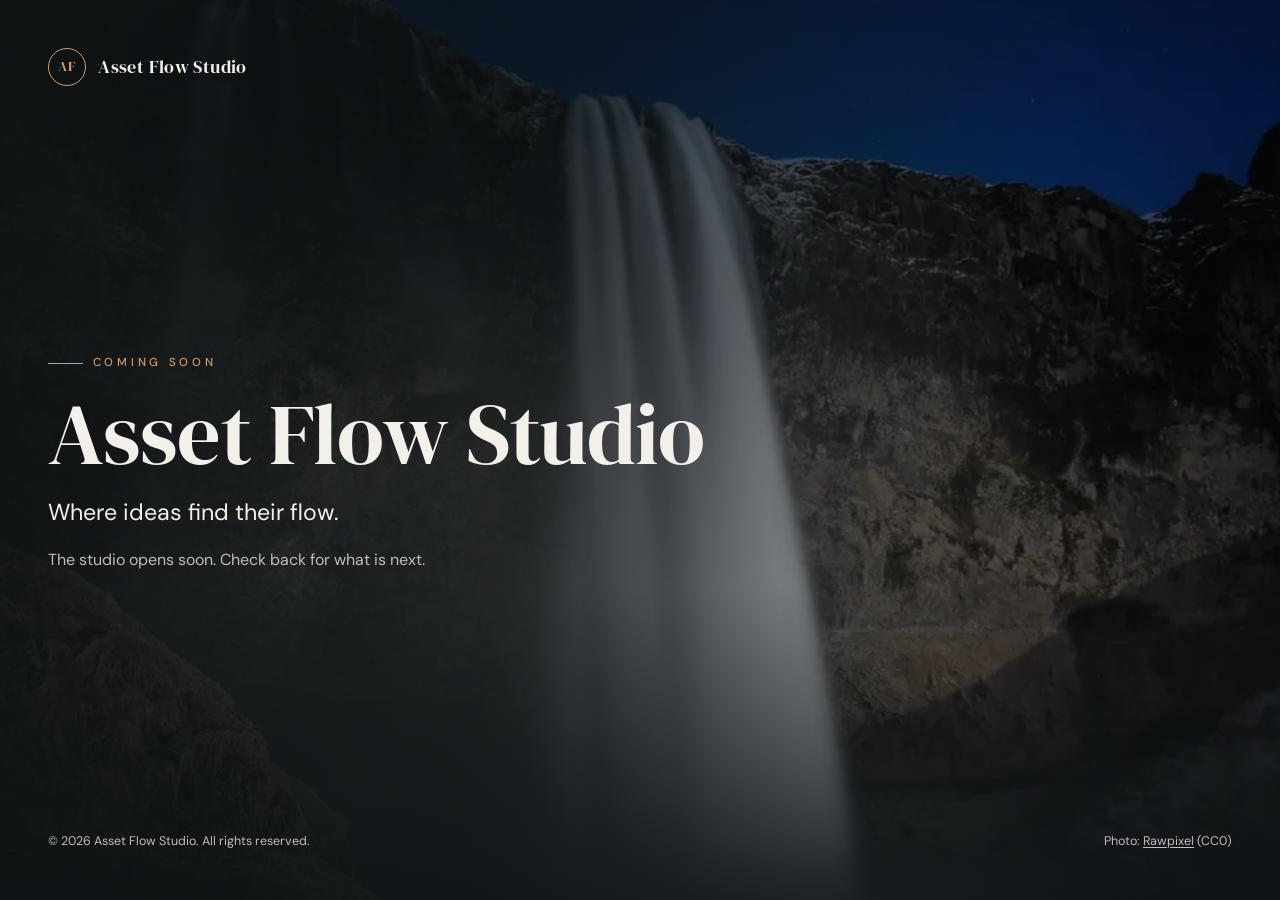
==== index.html @ 11fdcf03 "Coming-soon page for assetflowstudio.com" ====
<!doctype html>
<html lang="en">
<head>
<meta charset="utf-8">
<meta name="viewport" content="width=device-width, initial-scale=1">
<title>Asset Flow Studio | Coming soon</title>
<meta name="description" content="Asset Flow Studio: Where ideas find their flow. Coming soon.">
<link rel="canonical" href="https://assetflowstudio.com/">
<meta name="theme-color" content="#0e1315">
<meta property="og:type" content="website">
<meta property="og:site_name" content="Asset Flow Studio">
<meta property="og:title" content="Asset Flow Studio | Coming soon">
<meta property="og:description" content="Asset Flow Studio: Where ideas find their flow. Coming soon.">
<meta property="og:url" content="https://assetflowstudio.com/">
<meta property="og:image" content="https://assetflowstudio.com/img/og-image.jpg">
<meta property="og:image:width" content="1200">
<meta property="og:image:height" content="630">
<meta name="twitter:card" content="summary_large_image">
<meta name="twitter:title" content="Asset Flow Studio | Coming soon">
<meta name="twitter:description" content="Asset Flow Studio: Where ideas find their flow. Coming soon.">
<meta name="twitter:image" content="https://assetflowstudio.com/img/og-image.jpg">
<link rel="icon" href="favicon.svg" type="image/svg+xml">
<link rel="icon" href="favicon-32.png" sizes="32x32" type="image/png">
<link rel="apple-touch-icon" href="apple-touch-icon.png">
<link rel="preconnect" href="https://fonts.googleapis.com">
<link rel="preconnect" href="https://fonts.gstatic.com" crossorigin>
<link rel="stylesheet" href="https://fonts.googleapis.com/css2?family=DM+Serif+Display:wght@400&family=DM+Sans:wght@400;500&display=swap">
<link rel="stylesheet" href="styles.css">
</head>
<body>
<div class="hero">
<picture>
  <source type="image/webp" srcset="img/hero-sm.webp 720w, img/hero.webp 1024w" sizes="(max-width:860px) 100vw, 100vw">
  <img src="img/hero.jpg" srcset="img/hero-sm.jpg 720w, img/hero.jpg 1024w" sizes="(max-width:860px) 100vw, 100vw" alt="Long-exposure waterfall flowing over a dark cliff" width="1024" height="683" fetchpriority="high" decoding="async">
</picture>
<header><a class="brand reveal" href="/" aria-label="Asset Flow Studio home"><span class="mark" aria-hidden="true">AF</span><span>Asset Flow Studio</span></a></header>
<main>
  <div class="reveal d2"><span class="eyebrow">Coming soon</span></div>
  <h1 class="reveal d2">Asset Flow Studio</h1>
  <p class="tagline reveal d3">Where ideas find their flow.</p>
  <p class="sub reveal d3">The studio opens soon. Check back for what is next.</p>
  
</main>
<footer><span>&copy; 2026 Asset Flow Studio. All rights reserved.</span><span>Photo: <a href="https://www.rawpixel.com/image/3288614/free-photo-image-blur-background-cc0-cliff" rel="noopener" target="_blank">Rawpixel</a> (CC0)</span></footer>
</div>
</body>
</html>
---- styles.css ----
:root{--bg:#0e1315;--ink:#f3efe9;--muted:#c3bdb4;--accent:#d39a6a;--hf:'DM Serif Display',Georgia,serif;--bf:'DM Sans',system-ui,-apple-system,'Segoe UI',Roboto,sans-serif}
*{box-sizing:border-box;margin:0;padding:0}
html,body{height:100%}
body{background:var(--bg);color:var(--ink);font-family:var(--bf);line-height:1.6;-webkit-font-smoothing:antialiased;text-rendering:optimizeLegibility}
a{color:inherit}
.brand{display:flex;align-items:center;gap:.75rem;font-family:var(--hf);font-weight:400;font-size:1.15rem;letter-spacing:.02em;text-decoration:none}
.mark{display:inline-grid;place-items:center;width:2.4rem;height:2.4rem;border:1px solid var(--accent);border-radius:50%;font-size:.85rem;letter-spacing:.04em;color:var(--accent);font-family:var(--hf)}
.eyebrow{display:inline-flex;align-items:center;gap:.6rem;text-transform:uppercase;letter-spacing:.32em;font-size:.72rem;font-weight:500;color:var(--accent)}
.eyebrow::before{content:"";width:2.2rem;height:1px;background:var(--accent)}
h1{font-family:var(--hf);font-weight:400;font-size:clamp(2.6rem,7vw,5.4rem);line-height:1.02;letter-spacing:-.01em;margin:1.1rem 0 1rem}
.tagline{font-size:clamp(1.1rem,2.2vw,1.45rem);color:var(--ink);opacity:.92;max-width:34ch}
.sub{margin-top:1rem;color:var(--muted);max-width:42ch}
.cta{display:inline-block;margin-top:2rem;padding:.85rem 1.6rem;border:1px solid var(--accent);border-radius:999px;text-decoration:none;font-weight:500;letter-spacing:.04em;transition:background .25s,color .25s}
.cta:hover,.cta:focus-visible{background:var(--accent);color:var(--bg);outline:none}
footer{font-size:.78rem;color:var(--muted);display:flex;flex-wrap:wrap;gap:.4rem 1.4rem;justify-content:space-between}
footer a{text-decoration:underline;text-underline-offset:2px}
.reveal{animation:rise 1s cubic-bezier(.2,.7,.2,1) both}
.reveal.d2{animation-delay:.15s}.reveal.d3{animation-delay:.3s}.reveal.d4{animation-delay:.45s}
@keyframes rise{from{opacity:0;transform:translateY(14px)}to{opacity:1;transform:none}}
@media (prefers-reduced-motion:reduce){.reveal{animation:none}}

.hero{position:relative;min-height:100vh;min-height:100svh;display:grid;grid-template-rows:auto 1fr auto;padding:clamp(1.25rem,4vw,3rem);overflow:hidden}
.hero picture,.hero picture img{position:absolute;inset:0;width:100%;height:100%;object-fit:cover;z-index:-2}
.hero picture img{transform:scale(1.04);animation:drift 24s ease-in-out infinite alternate}
.hero::after{content:"";position:absolute;inset:0;z-index:-1;background:linear-gradient(100deg,#0e1315f2 0%,#0e1315c4 42%,#0e131555 75%,#0e131533 100%),linear-gradient(0deg,#0e1315cc 0%,transparent 35%)}
@keyframes drift{from{transform:scale(1.04)}to{transform:scale(1.1) translateX(-1.5%)}}
@media (prefers-reduced-motion:reduce){.hero picture img{animation:none}}
main{align-self:center;max-width:44rem;padding:3rem 0}
@media (max-width:640px){.hero::after{background:linear-gradient(180deg,#0e131599 0%,#0e1315d9 55%,#0e1315f2 100%)}}
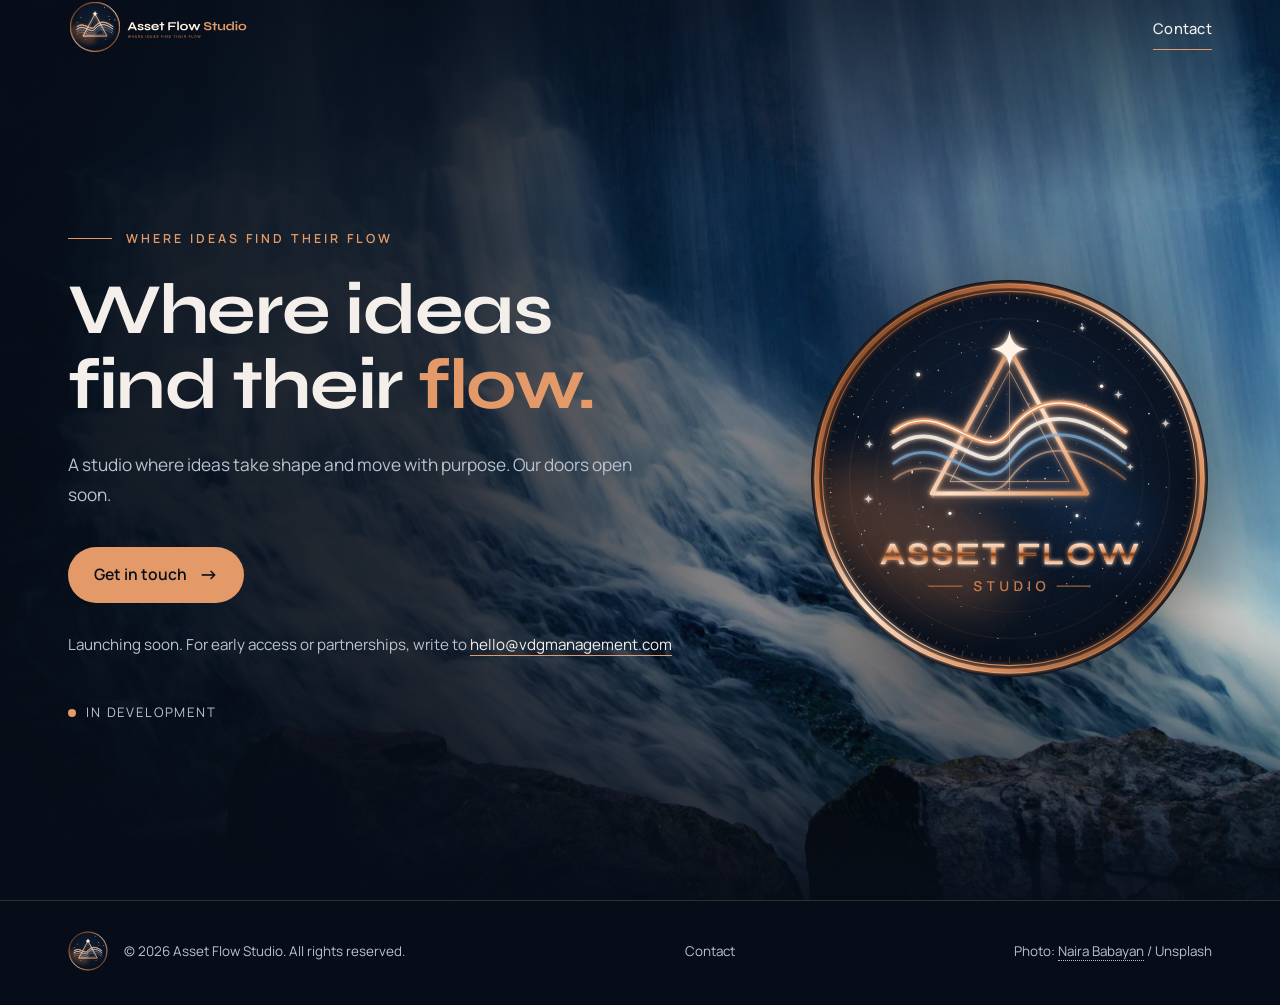
==== commit dbf4b451: "Rebuild placeholder at V&DG polish: new luminous logo system (SVG + 4K PNG, dark/light), 4K hero pho" ====
--- a/index.html
+++ b/index.html
@@ -2,46 +2,98 @@
 <html lang="en">
 <head>
 <meta charset="utf-8">
-<meta name="viewport" content="width=device-width, initial-scale=1">
-<title>Asset Flow Studio | Coming soon</title>
-<meta name="description" content="Asset Flow Studio: Where ideas find their flow. Coming soon.">
+<meta name="viewport" content="width=device-width,initial-scale=1">
+<title>Asset Flow Studio | Where ideas find their flow</title>
+<meta name="description" content="A studio where ideas take shape and move with purpose. Our doors open soon.">
+<meta name="robots" content="noindex">
 <link rel="canonical" href="https://assetflowstudio.com/">
-<meta name="theme-color" content="#0e1315">
+<meta name="theme-color" content="#070D18">
 <meta property="og:type" content="website">
 <meta property="og:site_name" content="Asset Flow Studio">
-<meta property="og:title" content="Asset Flow Studio | Coming soon">
-<meta property="og:description" content="Asset Flow Studio: Where ideas find their flow. Coming soon.">
+<meta property="og:title" content="Asset Flow Studio | Where ideas find their flow">
+<meta property="og:description" content="A studio where ideas take shape and move with purpose. Our doors open soon.">
 <meta property="og:url" content="https://assetflowstudio.com/">
 <meta property="og:image" content="https://assetflowstudio.com/img/og-image.jpg">
-<meta property="og:image:width" content="1200">
-<meta property="og:image:height" content="630">
+<meta property="og:image:width" content="1200"><meta property="og:image:height" content="630">
 <meta name="twitter:card" content="summary_large_image">
-<meta name="twitter:title" content="Asset Flow Studio | Coming soon">
-<meta name="twitter:description" content="Asset Flow Studio: Where ideas find their flow. Coming soon.">
-<meta name="twitter:image" content="https://assetflowstudio.com/img/og-image.jpg">
-<link rel="icon" href="favicon.svg" type="image/svg+xml">
-<link rel="icon" href="favicon-32.png" sizes="32x32" type="image/png">
-<link rel="apple-touch-icon" href="apple-touch-icon.png">
-<link rel="preconnect" href="https://fonts.googleapis.com">
-<link rel="preconnect" href="https://fonts.gstatic.com" crossorigin>
-<link rel="stylesheet" href="https://fonts.googleapis.com/css2?family=DM+Serif+Display:wght@400&family=DM+Sans:wght@400;500&display=swap">
-<link rel="stylesheet" href="styles.css">
+<link rel="icon" href="/favicon.svg" type="image/svg+xml">
+<link rel="icon" href="/favicon-32.png" sizes="32x32" type="image/png">
+<link rel="apple-touch-icon" href="/apple-touch-icon.png">
+<link rel="preconnect" href="https://fonts.googleapis.com"><link rel="preconnect" href="https://fonts.gstatic.com" crossorigin><link rel="stylesheet" href="https://fonts.googleapis.com/css2?family=Syne:wght@600;700&family=Manrope:wght@300;400;500;600&display=swap">
+<style>
+
+:root{--bg:#070D18;--ink:#F4EFEA;--muted:#B9C2CF;--acc:#E39A68;--acc2:#7FB2D9;--disp:'Syne',Georgia,serif;--body:'Manrope',system-ui,-apple-system,"Segoe UI",Roboto,sans-serif;--wrap:1240px}
+*,*::before,*::after{box-sizing:border-box}
+html{-webkit-text-size-adjust:100%}
+body{margin:0;background:var(--bg);color:var(--ink);font:400 17px/1.65 var(--body);-webkit-font-smoothing:antialiased;text-rendering:optimizeLegibility}
+a{color:inherit}img{display:block;max-width:100%;height:auto}
+.wrap{width:min(100%,var(--wrap));margin:0 auto;padding:0 clamp(22px,4vw,48px)}
+.skip{position:absolute;left:-9999px}.skip:focus{left:12px;top:12px;z-index:9;background:var(--acc);color:var(--bg);padding:8px 14px;border-radius:8px}
+.hero{position:relative;min-height:100vh;min-height:100svh;display:flex;flex-direction:column;isolation:isolate;overflow:hidden}
+.hero picture,.hero picture img{position:absolute;inset:0;width:100%;height:100%}
+.hero picture img{object-fit:cover;object-position:60% 50%;z-index:-2;animation:drift 28s ease-in-out infinite alternate}
+.hero::before{content:"";position:absolute;inset:0;z-index:-1;background:linear-gradient(90deg,rgba(7,13,24,.96) 0%,rgba(7,13,24,.86) 34%,rgba(7,13,24,.35) 66%,rgba(7,13,24,.08) 100%),linear-gradient(0deg,rgba(7,13,24,.92) 0%,rgba(7,13,24,0) 32%),linear-gradient(180deg,rgba(7,13,24,.6) 0%,rgba(7,13,24,0) 22%)}
+@keyframes drift{from{transform:scale(1.02)}to{transform:scale(1.08) translateX(-1%)}}
+@media (prefers-reduced-motion:reduce){.hero picture img{animation:none}}
+header{display:flex;align-items:center;justify-content:space-between;gap:20px;padding-top:28px;padding-bottom:28px}
+.brand{display:flex;align-items:center;gap:14px;text-decoration:none}.brand img{height:clamp(46px,4.4vw,64px);width:auto}.bname{font-family:var(--disp);font-size:1.6rem;font-weight:600;letter-spacing:-.01em}
+.seal.card{width:min(100%,560px);border-radius:18px;border:1px solid rgba(227,154,104,.35)}
+.hcontact{font-size:.92rem;font-weight:500;letter-spacing:.02em;text-decoration:none;padding:9px 0;border-bottom:1px solid var(--acc)}
+.hcontact:hover{color:var(--acc)}
+main{flex:1;display:grid;grid-template-columns:minmax(0,1.25fr) minmax(0,.75fr);align-items:center;gap:clamp(28px,5vw,80px);padding-top:clamp(24px,5vh,60px);padding-bottom:clamp(56px,10vh,120px)}
+.kicker{display:inline-flex;align-items:center;gap:14px;margin:0 0 26px;font:600 .78rem/1.4 var(--body);letter-spacing:.24em;text-transform:uppercase;color:var(--acc)}
+.kicker::before{content:"";width:44px;height:1px;background:currentColor}
+h1{font-family:var(--disp);font-weight:700;font-size:clamp(2.6rem,5.6vw,5.2rem);line-height:1.04;letter-spacing:-.02em;margin:0 0 28px;max-width:13.5em;text-wrap:balance}
+h1 em{font-style:normal;color:var(--acc)}
+.lead{font-size:clamp(1.06rem,1.35vw,1.26rem);line-height:1.7;color:var(--muted);max-width:34em;margin:0 0 38px}
+.notify{display:flex;flex-wrap:wrap;align-items:center;gap:14px 22px}
+.btn{display:inline-flex;align-items:center;gap:12px;background:#E39A68;color:#070D18;font-weight:600;font-size:.98rem;text-decoration:none;padding:15px 26px;border-radius:999px;transition:transform .2s,box-shadow .2s}
+.btn:hover{transform:translateY(-1px);box-shadow:0 10px 30px -10px #E39A68}
+.btn span{font-size:1.2rem;line-height:1}
+.line{font-size:.95rem;color:var(--muted)}.line a{color:var(--ink);text-decoration:none;border-bottom:1px solid var(--acc)}
+.status{display:inline-flex;align-items:center;gap:10px;font-size:.82rem;letter-spacing:.14em;text-transform:uppercase;color:var(--muted);margin-top:30px}
+.status i{width:8px;height:8px;border-radius:50%;background:var(--acc);box-shadow:0 0 0 0 var(--acc);animation:pulse 2.4s infinite}
+@keyframes pulse{0%{box-shadow:0 0 0 0 rgba(227,154,104,.6)}70%{box-shadow:0 0 0 12px rgba(227,154,104,0)}100%{box-shadow:0 0 0 0 rgba(227,154,104,0)}}
+.seal{justify-self:end;width:min(100%,460px);filter:drop-shadow(0 30px 60px rgba(0,0,0,0.55))}
+footer{border-top:1px solid rgba(227,154,104,.22);background:var(--bg)}
+footer .wrap{display:flex;flex-wrap:wrap;align-items:center;justify-content:space-between;gap:18px 32px;padding-top:30px;padding-bottom:34px;font-size:.84rem;color:var(--muted)}
+footer .fl{display:flex;align-items:center;gap:16px}footer .fl img{height:40px;width:auto}
+footer nav{display:flex;flex-wrap:wrap;gap:8px 22px}footer nav a{text-decoration:none}footer nav a:hover{color:var(--acc)}
+footer .credit a{text-decoration:none;border-bottom:1px dotted currentColor}
+@media (max-width:900px){main{grid-template-columns:1fr}.seal{justify-self:start;width:min(62vw,300px);order:-1}.hero::before{background:linear-gradient(180deg,rgba(7,13,24,.55) 0%,rgba(7,13,24,.82) 40%,rgba(7,13,24,.96) 100%)}}
+</style>
 </head>
 <body>
-<div class="hero">
-<picture>
-  <source type="image/webp" srcset="img/hero-sm.webp 720w, img/hero.webp 1024w" sizes="(max-width:860px) 100vw, 100vw">
-  <img src="img/hero.jpg" srcset="img/hero-sm.jpg 720w, img/hero.jpg 1024w" sizes="(max-width:860px) 100vw, 100vw" alt="Long-exposure waterfall flowing over a dark cliff" width="1024" height="683" fetchpriority="high" decoding="async">
-</picture>
-<header><a class="brand reveal" href="/" aria-label="Asset Flow Studio home"><span class="mark" aria-hidden="true">AF</span><span>Asset Flow Studio</span></a></header>
-<main>
-  <div class="reveal d2"><span class="eyebrow">Coming soon</span></div>
-  <h1 class="reveal d2">Asset Flow Studio</h1>
-  <p class="tagline reveal d3">Where ideas find their flow.</p>
-  <p class="sub reveal d3">The studio opens soon. Check back for what is next.</p>
-  
-</main>
-<footer><span>&copy; 2026 Asset Flow Studio. All rights reserved.</span><span>Photo: <a href="https://www.rawpixel.com/image/3288614/free-photo-image-blur-background-cc0-cliff" rel="noopener" target="_blank">Rawpixel</a> (CC0)</span></footer>
-</div>
+<a class="skip" href="#main">Skip to content</a>
+<section class="hero">
+  <picture>
+    <source type="image/webp" srcset="img/hero-1080.webp 1080w, img/hero-1920.webp 1920w, img/hero-3840.webp 3840w" sizes="100vw">
+    <img src="img/hero-3840.jpg" srcset="img/hero-1080.jpg 1080w, img/hero-1920.jpg 1920w, img/hero-3840.jpg 3840w" sizes="100vw" width="3840" height="2556" alt="" fetchpriority="high" decoding="async">
+  </picture>
+  <header class="wrap">
+    <a class="brand" href="/" aria-label="Asset Flow Studio home"><img src="brand/assetflowstudio-logo-dark.svg" alt="Asset Flow Studio" width="320" height="120"></a>
+    <a class="hcontact" href="mailto:hello@vdgmanagement.com?subject=Asset%20Flow%20Studio%20enquiry">Contact</a>
+  </header>
+  <main id="main" class="wrap">
+    <div>
+      <p class="kicker">Where ideas find their flow</p>
+      <h1>Where ideas find their <em>flow.</em></h1>
+      <p class="lead">A studio where ideas take shape and move with purpose. Our doors open soon.</p>
+      <div class="notify">
+        <a class="btn" href="mailto:hello@vdgmanagement.com?subject=Asset%20Flow%20Studio%20enquiry">Get in touch <span aria-hidden="true">&rarr;</span></a>
+        <p class="line">Launching soon. For early access or partnerships, write to <a href="mailto:hello@vdgmanagement.com?subject=Asset%20Flow%20Studio%20enquiry">hello@vdgmanagement.com</a></p>
+      </div>
+      <p class="status"><i aria-hidden="true"></i>In development</p>
+    </div>
+    <img class="seal" src="brand/assetflowstudio-seal-dark.svg" alt="" width="460" height="460">
+  </main>
+</section>
+<footer>
+  <div class="wrap">
+    <div class="fl"><img src="brand/assetflowstudio-emblem-dark.svg" alt="" width="40" height="40"><span>&copy; 2026 Asset Flow Studio. All rights reserved.</span></div>
+    <nav aria-label="Footer"><a href="mailto:hello@vdgmanagement.com">Contact</a></nav>
+    <span class="credit">Photo: <a href="https://unsplash.com/photos/water-falls-on-rocky-shore-during-daytime-ACwstNBeVjE" rel="noopener" target="_blank">Naira Babayan</a> / Unsplash</span>
+  </div>
+</footer>
 </body>
 </html>
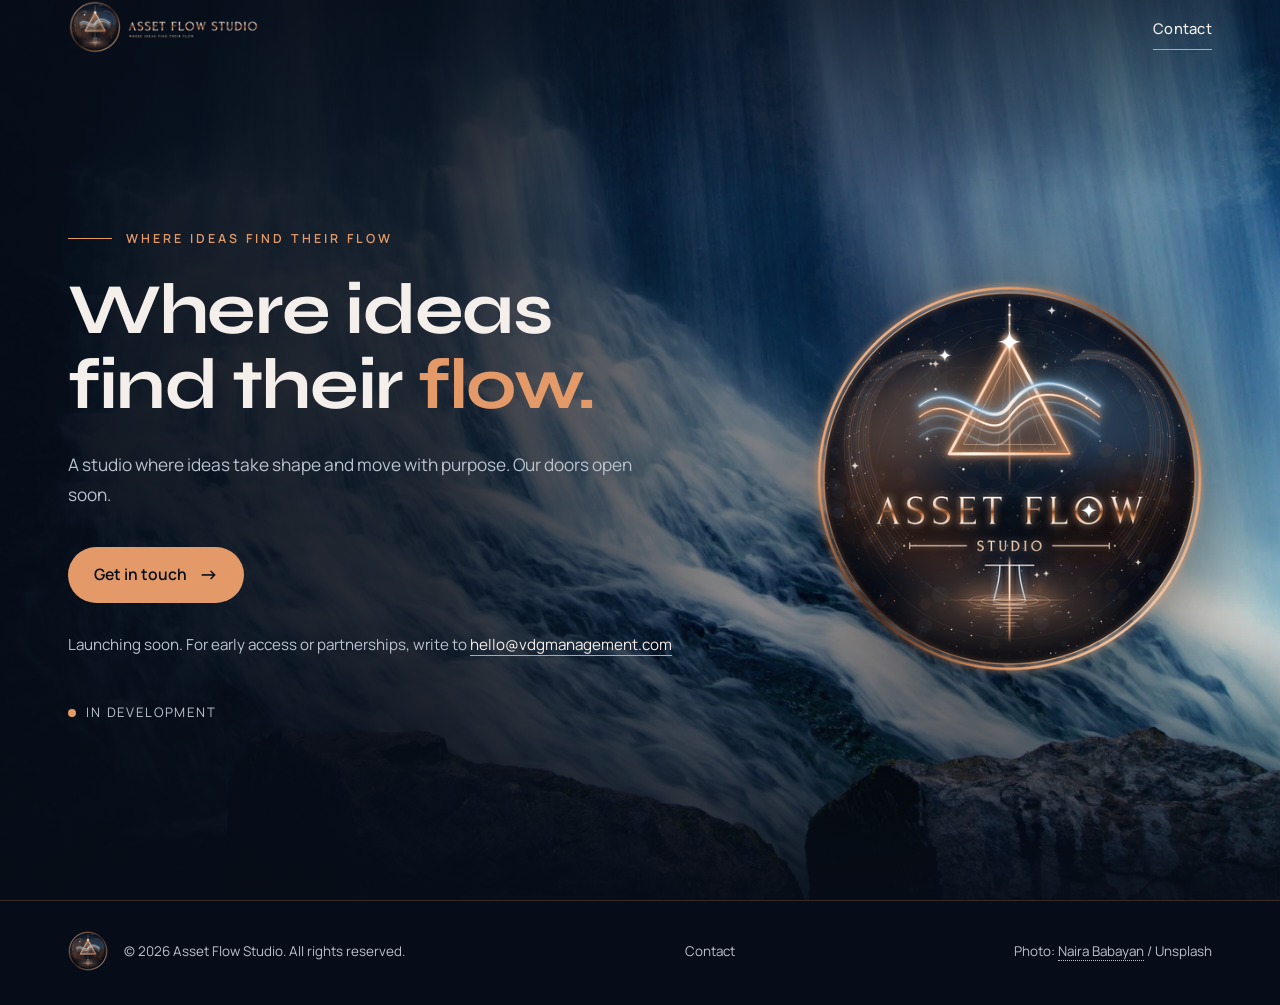
==== commit 71f53094: "Crisp logo pass: glow behind, solid edges on top, thicker hairlines, bolder subtitle; native resvg 4" ====
--- a/index.html
+++ b/index.html
@@ -71,7 +71,7 @@
     <img src="img/hero-3840.jpg" srcset="img/hero-1080.jpg 1080w, img/hero-1920.jpg 1920w, img/hero-3840.jpg 3840w" sizes="100vw" width="3840" height="2556" alt="" fetchpriority="high" decoding="async">
   </picture>
   <header class="wrap">
-    <a class="brand" href="/" aria-label="Asset Flow Studio home"><img src="brand/assetflowstudio-logo-dark.svg" alt="Asset Flow Studio" width="320" height="120"></a>
+    <a class="brand" href="/" aria-label="Asset Flow Studio home"><img src="brand/assetflowstudio-logo-dark-h64.png" srcset="brand/assetflowstudio-logo-dark-h64.png 1x, brand/assetflowstudio-logo-dark-h128.png 2x, brand/assetflowstudio-logo-dark-h192.png 3x" alt="Asset Flow Studio" width="219" height="64"></a>
     <a class="hcontact" href="mailto:hello@vdgmanagement.com?subject=Asset%20Flow%20Studio%20enquiry">Contact</a>
   </header>
   <main id="main" class="wrap">
@@ -85,12 +85,12 @@
       </div>
       <p class="status"><i aria-hidden="true"></i>In development</p>
     </div>
-    <img class="seal" src="brand/assetflowstudio-seal-dark.svg" alt="" width="460" height="460">
+    <img class="seal" src="brand/assetflowstudio-seal-dark-460.png" srcset="brand/assetflowstudio-seal-dark-300.png 300w, brand/assetflowstudio-seal-dark-460.png 460w, brand/assetflowstudio-seal-dark-600.png 600w, brand/assetflowstudio-seal-dark-920.png 920w, brand/assetflowstudio-seal-dark-1380.png 1380w" sizes="(max-width:900px) min(62vw,300px), 460px" alt="Asset Flow Studio logo" width="460" height="460">
   </main>
 </section>
 <footer>
   <div class="wrap">
-    <div class="fl"><img src="brand/assetflowstudio-emblem-dark.svg" alt="" width="40" height="40"><span>&copy; 2026 Asset Flow Studio. All rights reserved.</span></div>
+    <div class="fl"><img src="brand/assetflowstudio-emblem-dark-40.png" srcset="brand/assetflowstudio-emblem-dark-40.png 1x, brand/assetflowstudio-emblem-dark-80.png 2x, brand/assetflowstudio-emblem-dark-120.png 3x" alt="" width="40" height="40"><span>&copy; 2026 Asset Flow Studio. All rights reserved.</span></div>
     <nav aria-label="Footer"><a href="mailto:hello@vdgmanagement.com">Contact</a></nav>
     <span class="credit">Photo: <a href="https://unsplash.com/photos/water-falls-on-rocky-shore-during-daytime-ACwstNBeVjE" rel="noopener" target="_blank">Naira Babayan</a> / Unsplash</span>
   </div>
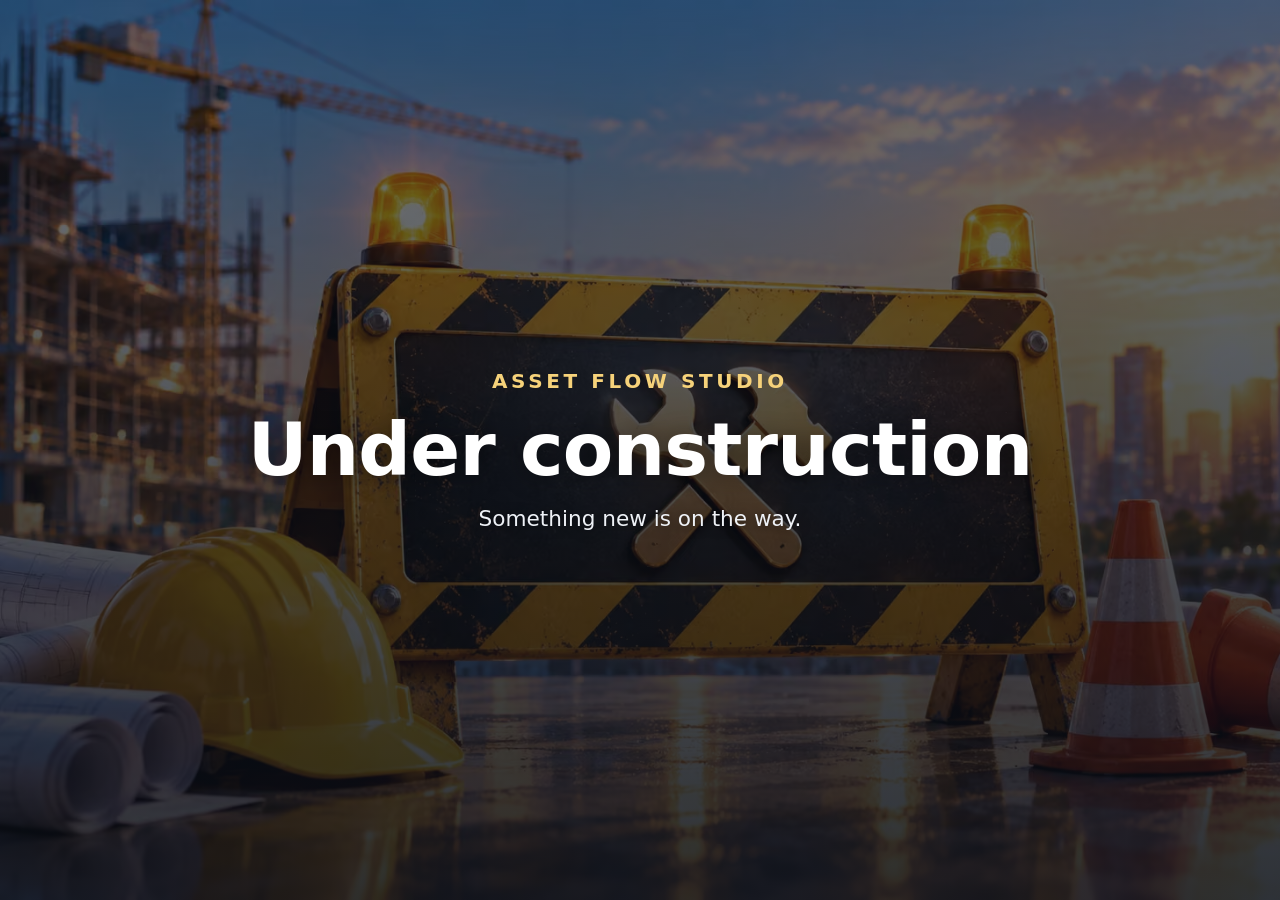
==== commit cf21d736: "Under construction page (noindex, robots Disallow, styled 404). Live site preserved on backup branch" ====
--- a/index.html
+++ b/index.html
@@ -3,97 +3,29 @@
 <head>
 <meta charset="utf-8">
 <meta name="viewport" content="width=device-width,initial-scale=1">
-<title>Asset Flow Studio | Where ideas find their flow</title>
-<meta name="description" content="A studio where ideas take shape and move with purpose. Our doors open soon.">
-<meta name="robots" content="noindex">
-<link rel="canonical" href="https://assetflowstudio.com/">
-<meta name="theme-color" content="#070D18">
-<meta property="og:type" content="website">
-<meta property="og:site_name" content="Asset Flow Studio">
-<meta property="og:title" content="Asset Flow Studio | Where ideas find their flow">
-<meta property="og:description" content="A studio where ideas take shape and move with purpose. Our doors open soon.">
-<meta property="og:url" content="https://assetflowstudio.com/">
-<meta property="og:image" content="https://assetflowstudio.com/img/og-image.jpg">
-<meta property="og:image:width" content="1200"><meta property="og:image:height" content="630">
-<meta name="twitter:card" content="summary_large_image">
-<link rel="icon" href="/favicon.svg" type="image/svg+xml">
-<link rel="icon" href="/favicon-32.png" sizes="32x32" type="image/png">
-<link rel="apple-touch-icon" href="/apple-touch-icon.png">
-<link rel="preconnect" href="https://fonts.googleapis.com"><link rel="preconnect" href="https://fonts.gstatic.com" crossorigin><link rel="stylesheet" href="https://fonts.googleapis.com/css2?family=Syne:wght@600;700&family=Manrope:wght@300;400;500;600&display=swap">
+<meta name="robots" content="noindex, nofollow">
+<title>Asset Flow Studio | Under construction</title>
+<link rel="preload" as="image" type="image/avif" imagesrcset="/img/uc-768.avif 768w, /img/uc-1536.avif 1536w" imagesizes="100vw" fetchpriority="high">
 <style>
-
-:root{--bg:#070D18;--ink:#F4EFEA;--muted:#B9C2CF;--acc:#E39A68;--acc2:#7FB2D9;--disp:'Syne',Georgia,serif;--body:'Manrope',system-ui,-apple-system,"Segoe UI",Roboto,sans-serif;--wrap:1240px}
-*,*::before,*::after{box-sizing:border-box}
-html{-webkit-text-size-adjust:100%}
-body{margin:0;background:var(--bg);color:var(--ink);font:400 17px/1.65 var(--body);-webkit-font-smoothing:antialiased;text-rendering:optimizeLegibility}
-a{color:inherit}img{display:block;max-width:100%;height:auto}
-.wrap{width:min(100%,var(--wrap));margin:0 auto;padding:0 clamp(22px,4vw,48px)}
-.skip{position:absolute;left:-9999px}.skip:focus{left:12px;top:12px;z-index:9;background:var(--acc);color:var(--bg);padding:8px 14px;border-radius:8px}
-.hero{position:relative;min-height:100vh;min-height:100svh;display:flex;flex-direction:column;isolation:isolate;overflow:hidden}
-.hero picture,.hero picture img{position:absolute;inset:0;width:100%;height:100%}
-.hero picture img{object-fit:cover;object-position:60% 50%;z-index:-2;animation:drift 28s ease-in-out infinite alternate}
-.hero::before{content:"";position:absolute;inset:0;z-index:-1;background:linear-gradient(90deg,rgba(7,13,24,.96) 0%,rgba(7,13,24,.86) 34%,rgba(7,13,24,.35) 66%,rgba(7,13,24,.08) 100%),linear-gradient(0deg,rgba(7,13,24,.92) 0%,rgba(7,13,24,0) 32%),linear-gradient(180deg,rgba(7,13,24,.6) 0%,rgba(7,13,24,0) 22%)}
-@keyframes drift{from{transform:scale(1.02)}to{transform:scale(1.08) translateX(-1%)}}
-@media (prefers-reduced-motion:reduce){.hero picture img{animation:none}}
-header{display:flex;align-items:center;justify-content:space-between;gap:20px;padding-top:28px;padding-bottom:28px}
-.brand{display:flex;align-items:center;gap:14px;text-decoration:none}.brand img{height:clamp(46px,4.4vw,64px);width:auto}.bname{font-family:var(--disp);font-size:1.6rem;font-weight:600;letter-spacing:-.01em}
-.seal.card{width:min(100%,560px);border-radius:18px;border:1px solid rgba(227,154,104,.35)}
-.hcontact{font-size:.92rem;font-weight:500;letter-spacing:.02em;text-decoration:none;padding:9px 0;border-bottom:1px solid var(--acc)}
-.hcontact:hover{color:var(--acc)}
-main{flex:1;display:grid;grid-template-columns:minmax(0,1.25fr) minmax(0,.75fr);align-items:center;gap:clamp(28px,5vw,80px);padding-top:clamp(24px,5vh,60px);padding-bottom:clamp(56px,10vh,120px)}
-.kicker{display:inline-flex;align-items:center;gap:14px;margin:0 0 26px;font:600 .78rem/1.4 var(--body);letter-spacing:.24em;text-transform:uppercase;color:var(--acc)}
-.kicker::before{content:"";width:44px;height:1px;background:currentColor}
-h1{font-family:var(--disp);font-weight:700;font-size:clamp(2.6rem,5.6vw,5.2rem);line-height:1.04;letter-spacing:-.02em;margin:0 0 28px;max-width:13.5em;text-wrap:balance}
-h1 em{font-style:normal;color:var(--acc)}
-.lead{font-size:clamp(1.06rem,1.35vw,1.26rem);line-height:1.7;color:var(--muted);max-width:34em;margin:0 0 38px}
-.notify{display:flex;flex-wrap:wrap;align-items:center;gap:14px 22px}
-.btn{display:inline-flex;align-items:center;gap:12px;background:#E39A68;color:#070D18;font-weight:600;font-size:.98rem;text-decoration:none;padding:15px 26px;border-radius:999px;transition:transform .2s,box-shadow .2s}
-.btn:hover{transform:translateY(-1px);box-shadow:0 10px 30px -10px #E39A68}
-.btn span{font-size:1.2rem;line-height:1}
-.line{font-size:.95rem;color:var(--muted)}.line a{color:var(--ink);text-decoration:none;border-bottom:1px solid var(--acc)}
-.status{display:inline-flex;align-items:center;gap:10px;font-size:.82rem;letter-spacing:.14em;text-transform:uppercase;color:var(--muted);margin-top:30px}
-.status i{width:8px;height:8px;border-radius:50%;background:var(--acc);box-shadow:0 0 0 0 var(--acc);animation:pulse 2.4s infinite}
-@keyframes pulse{0%{box-shadow:0 0 0 0 rgba(227,154,104,.6)}70%{box-shadow:0 0 0 12px rgba(227,154,104,0)}100%{box-shadow:0 0 0 0 rgba(227,154,104,0)}}
-.seal{justify-self:end;width:min(100%,460px);filter:drop-shadow(0 30px 60px rgba(0,0,0,0.55))}
-footer{border-top:1px solid rgba(227,154,104,.22);background:var(--bg)}
-footer .wrap{display:flex;flex-wrap:wrap;align-items:center;justify-content:space-between;gap:18px 32px;padding-top:30px;padding-bottom:34px;font-size:.84rem;color:var(--muted)}
-footer .fl{display:flex;align-items:center;gap:16px}footer .fl img{height:40px;width:auto}
-footer nav{display:flex;flex-wrap:wrap;gap:8px 22px}footer nav a{text-decoration:none}footer nav a:hover{color:var(--acc)}
-footer .credit a{text-decoration:none;border-bottom:1px dotted currentColor}
-@media (max-width:900px){main{grid-template-columns:1fr}.seal{justify-self:start;width:min(62vw,300px);order:-1}.hero::before{background:linear-gradient(180deg,rgba(7,13,24,.55) 0%,rgba(7,13,24,.82) 40%,rgba(7,13,24,.96) 100%)}}
+*{box-sizing:border-box;margin:0}
+html,body{height:100%}
+body{font-family:system-ui,-apple-system,"Segoe UI",Roboto,"Helvetica Neue",Arial,sans-serif;color:#fff;background:#141b26;-webkit-font-smoothing:antialiased}
+.bg{position:fixed;inset:0;z-index:-2}
+.bg img{width:100%;height:100%;object-fit:cover;object-position:50% 45%;display:block}
+.shade{position:fixed;inset:0;z-index:-1;background:linear-gradient(180deg,rgba(10,14,22,.55) 0%,rgba(10,14,22,.72) 55%,rgba(10,14,22,.85) 100%)}
+main{min-height:100%;display:flex;flex-direction:column;align-items:center;justify-content:center;text-align:center;padding:48px 24px}
+.brand{font-size:clamp(1rem,2.4vw,1.25rem);font-weight:600;letter-spacing:.18em;text-transform:uppercase;color:#f6d27a;margin-bottom:18px}
+h1{font-size:clamp(2.4rem,7vw,4.6rem);font-weight:700;line-height:1.05;letter-spacing:-.01em;text-shadow:0 2px 24px rgba(0,0,0,.45)}
+.line{margin-top:18px;font-size:clamp(1.05rem,2.6vw,1.35rem);color:#eef1f6;text-shadow:0 1px 12px rgba(0,0,0,.5)}
 </style>
 </head>
 <body>
-<a class="skip" href="#main">Skip to content</a>
-<section class="hero">
-  <picture>
-    <source type="image/webp" srcset="img/hero-1080.webp 1080w, img/hero-1920.webp 1920w, img/hero-3840.webp 3840w" sizes="100vw">
-    <img src="img/hero-3840.jpg" srcset="img/hero-1080.jpg 1080w, img/hero-1920.jpg 1920w, img/hero-3840.jpg 3840w" sizes="100vw" width="3840" height="2556" alt="" fetchpriority="high" decoding="async">
-  </picture>
-  <header class="wrap">
-    <a class="brand" href="/" aria-label="Asset Flow Studio home"><img src="brand/assetflowstudio-logo-dark-h64.png" srcset="brand/assetflowstudio-logo-dark-h64.png 1x, brand/assetflowstudio-logo-dark-h128.png 2x, brand/assetflowstudio-logo-dark-h192.png 3x" alt="Asset Flow Studio" width="219" height="64"></a>
-    <a class="hcontact" href="mailto:hello@vdgmanagement.com?subject=Asset%20Flow%20Studio%20enquiry">Contact</a>
-  </header>
-  <main id="main" class="wrap">
-    <div>
-      <p class="kicker">Where ideas find their flow</p>
-      <h1>Where ideas find their <em>flow.</em></h1>
-      <p class="lead">A studio where ideas take shape and move with purpose. Our doors open soon.</p>
-      <div class="notify">
-        <a class="btn" href="mailto:hello@vdgmanagement.com?subject=Asset%20Flow%20Studio%20enquiry">Get in touch <span aria-hidden="true">&rarr;</span></a>
-        <p class="line">Launching soon. For early access or partnerships, write to <a href="mailto:hello@vdgmanagement.com?subject=Asset%20Flow%20Studio%20enquiry">hello@vdgmanagement.com</a></p>
-      </div>
-      <p class="status"><i aria-hidden="true"></i>In development</p>
-    </div>
-    <img class="seal" src="brand/assetflowstudio-seal-dark-460.png" srcset="brand/assetflowstudio-seal-dark-300.png 300w, brand/assetflowstudio-seal-dark-460.png 460w, brand/assetflowstudio-seal-dark-600.png 600w, brand/assetflowstudio-seal-dark-920.png 920w, brand/assetflowstudio-seal-dark-1380.png 1380w" sizes="(max-width:900px) min(62vw,300px), 460px" alt="Asset Flow Studio logo" width="460" height="460">
-  </main>
-</section>
-<footer>
-  <div class="wrap">
-    <div class="fl"><img src="brand/assetflowstudio-emblem-dark-40.png" srcset="brand/assetflowstudio-emblem-dark-40.png 1x, brand/assetflowstudio-emblem-dark-80.png 2x, brand/assetflowstudio-emblem-dark-120.png 3x" alt="" width="40" height="40"><span>&copy; 2026 Asset Flow Studio. All rights reserved.</span></div>
-    <nav aria-label="Footer"><a href="mailto:hello@vdgmanagement.com">Contact</a></nav>
-    <span class="credit">Photo: <a href="https://unsplash.com/photos/water-falls-on-rocky-shore-during-daytime-ACwstNBeVjE" rel="noopener" target="_blank">Naira Babayan</a> / Unsplash</span>
-  </div>
-</footer>
+<div class="bg" aria-hidden="true"><picture><source type="image/avif" srcset="/img/uc-768.avif 768w, /img/uc-1536.avif 1536w" sizes="100vw"><source type="image/webp" srcset="/img/uc-768.webp 768w, /img/uc-1536.webp 1536w" sizes="100vw"><img src="/img/uc-768.jpg" srcset="/img/uc-768.jpg 768w, /img/uc-1536.jpg 1536w" sizes="100vw" alt="" width="1536" height="1024" fetchpriority="high"></picture></div>
+<div class="shade" aria-hidden="true"></div>
+<main>
+<p class="brand">Asset Flow Studio</p>
+<h1>Under construction</h1>
+<p class="line">Something new is on the way.</p>
+</main>
 </body>
 </html>
